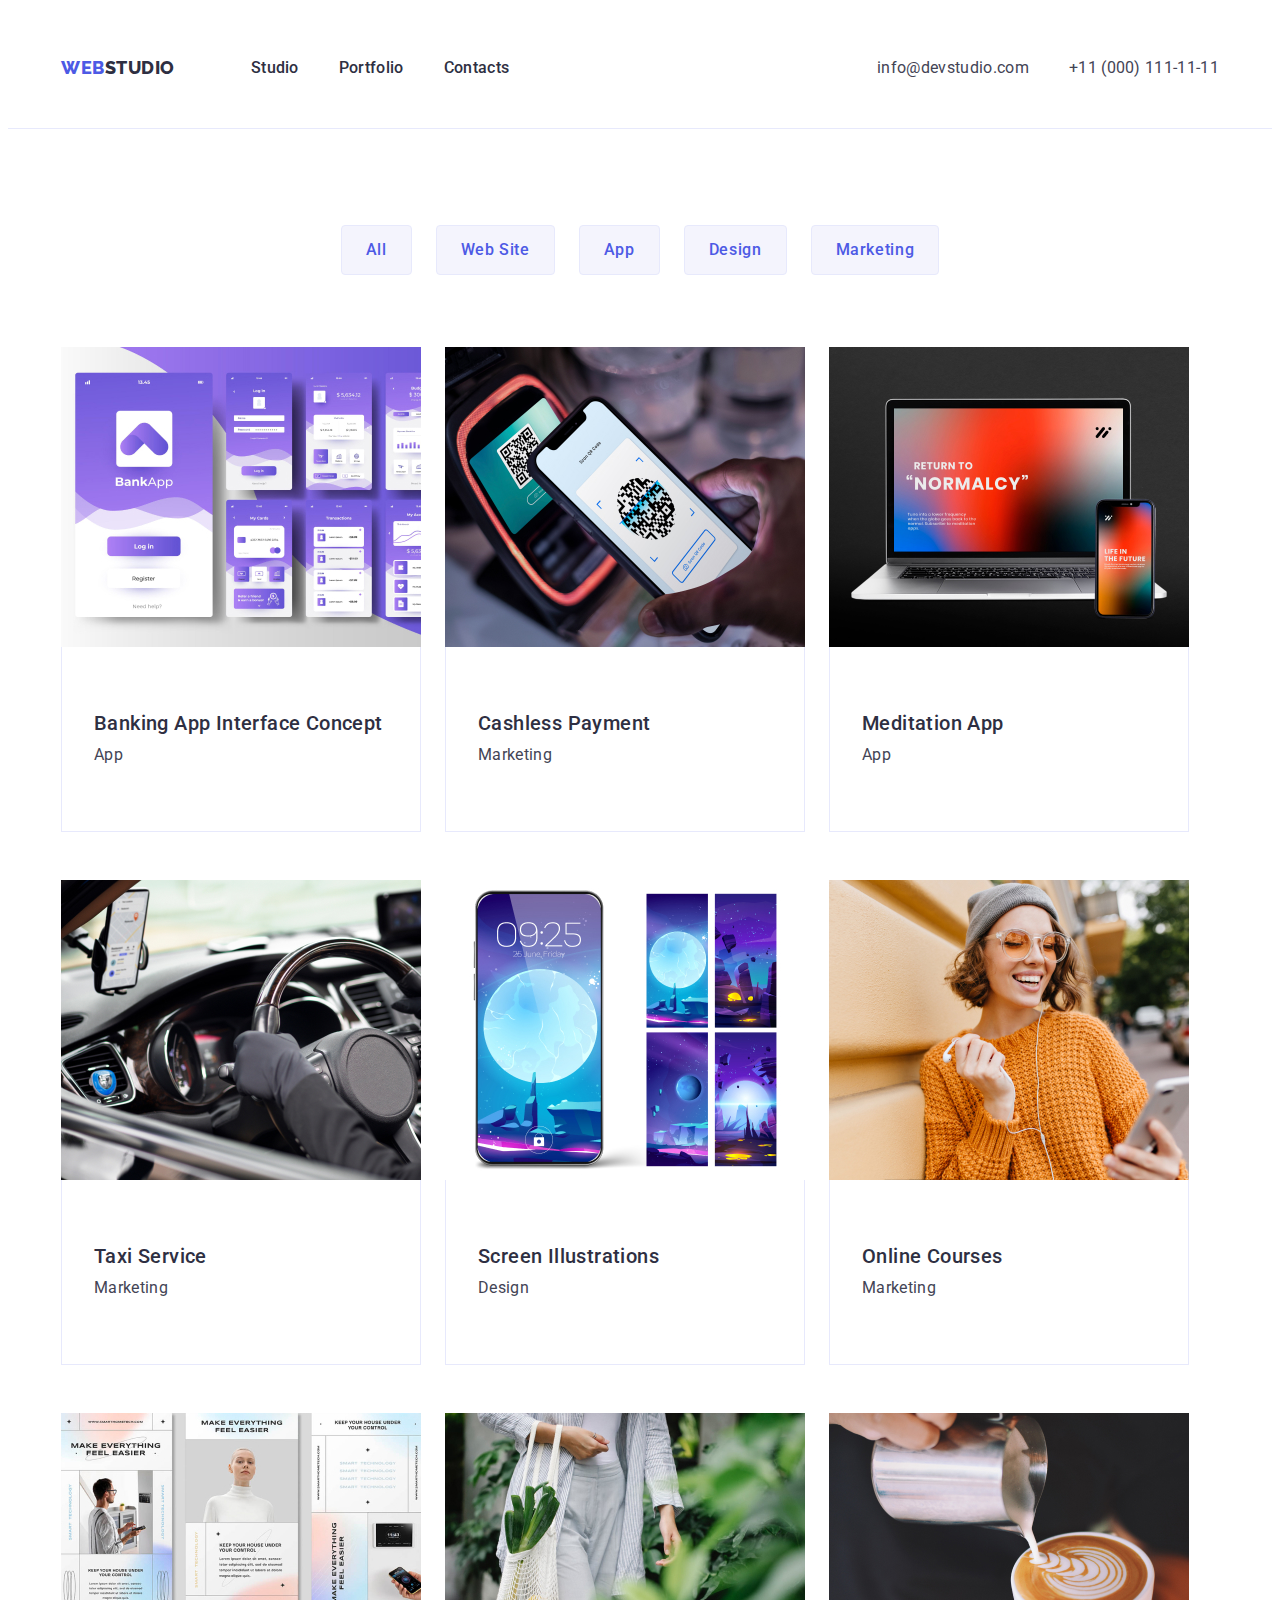
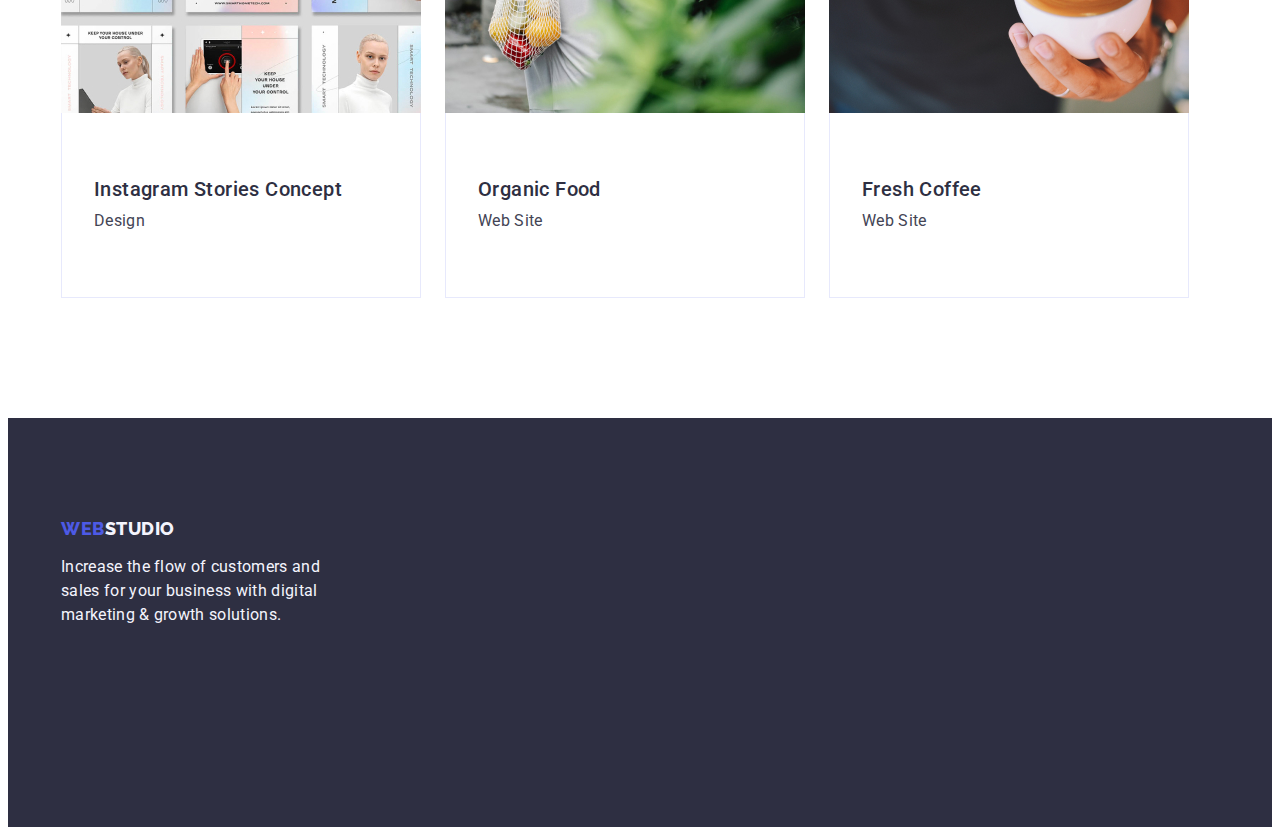
==== portfolio.html @ beee1a94 "hw-4" ====
<!DOCTYPE html>
<html lang="en">
  <head>
    <meta charset="UTF-8" />
    <meta http-equiv="X-UA-Compatible" content="IE=edge" />
    <meta name="viewport" content="width=device-width, initial-scale=1.0" />
    <link rel="preconnect" href="https://fonts.googleapis.com" />
    <link rel="preconnect" href="https://fonts.gstatic.com" crossorigin />
    <link
      href="https://fonts.googleapis.com/css2?family=Raleway:wght@800&family=Roboto:wght@400;500;700;900&display=swap"
      rel="stylesheet"
    />
    <title>Portfolio</title>
    <link
      rel="stylesheet"
      href="https://cdnjs.cloudflare.com/ajax/libs/modern-normalize/2.0.0/modern-normalize.min.css"
      integrity="sha512-4xo8blKMVCiXpTaLzQSLSw3KFOVPWhm/TRtuPVc4WG6kUgjH6J03IBuG7JZPkcWMxJ5huwaBpOpnwYElP/m6wg=="
      crossorigin="anonymous"
      referrerpolicy="no-referrer"
    />
    <link rel="stylesheet" href="./css/styles.css" />
  </head>
  <body>
    <header class="header">
      <div class="container header-container">
        <nav class="header-navigation">
          <a class="header-logo span link" href="./index.html"
            >Web<span class="span">Studio</span>
          </a>
          <ul class="header-menu list">
            <li class="header-menu-item">
              <a class="header-menu link" href="./index.html">Studio</a>
            </li>
            <li class="header-menu-item">
              <a class="header-menu link" href="./portfolio.html">Portfolio</a>
            </li>
            <li class="header-menu-item">
              <a class="header-menu link" href="">Contacts</a>
            </li>
          </ul>
        </nav>
        <address class="address">
          <ul class="address-menu list">
            <li class="address-item">
              <a class="address-link link" href="mailto:info@devstudio.com"
                >info@devstudio.com</a
              >
            </li>
            <li class="address-item">
              <a class="address-link link" href="tel:+110001111111"
                >+11 (000) 111-11-11</a
              >
            </li>
          </ul>
        </address>
      </div>
    </header>
    <main>
      <section class="projects">
        <div class="container">
          <h1 class="visually-hidden">Projects</h1>
          <ul class="button button-container list">
            <li><button class="button-item" type="button">All</button></li>
            <li><button class="button-item" type="button">Web Site</button></li>
            <li><button class="button-item" type="button">App</button></li>
            <li><button class="button-item" type="button">Design</button></li>
            <li>
              <button class="button-item" type="button">Marketing</button>
            </li>
          </ul>

          <ul class="cards list">
            <li class="cards-list">
              <a class="cards-item link" href="">
                <img
                  src="./images/app-interface.jpg"
                  alt="Banking app interface"
                  width="360"
                  height="300"
                />
                <div class="cards-content">
                  <h2 class="cards-title">Banking App Interface Concept</h2>
                  <p class="cards-text">App</p>
                </div>
              </a>
            </li>
            <li class="cards-list">
              <a class="cards-item link" href="">
                <img
                  src="./images/payment.jpg"
                  alt="Cashless payment"
                  width="360"
                  height="300"
                />
                <div class="cards-content">
                  <h2 class="cards-title">Cashless Payment</h2>
                  <p class="cards-text">Marketing</p>
                </div>
              </a>
            </li>
            <li class="cards-list">
              <a class="cards-item link" href="">
                <img
                  src="./images/meditation-app.jpg"
                  alt="Meditation"
                  width="360"
                  height="300"
                />
                <div class="cards-content">
                  <h2 class="cards-title">Meditation App</h2>
                  <p class="cards-text">App</p>
                </div>
              </a>
            </li>

            <li class="cards-list">
              <a class="cards-item link" href="">
                <img
                  src="./images/taxi.jpg"
                  alt="Taxi"
                  width="360"
                  height="300"
                />
                <div class="cards-content">
                  <h2 class="cards-title">Taxi Service</h2>
                  <p class="cards-text">Marketing</p>
                </div>
              </a>
            </li>
            <li class="cards-list">
              <a class="cards-item link" href="">
                <img
                  src="./images/screen.jpg"
                  alt="Screen"
                  width="360"
                  height="300"
                />
                <div class="cards-content">
                  <h2 class="cards-title">Screen Illustrations</h2>
                  <p class="cards-text">Design</p>
                </div>
              </a>
            </li>
            <li class="cards-list">
              <a class="cards-item link" href="">
                <img
                  src="./images/online-courses.jpg"
                  alt="Online courses"
                  width="360"
                  height="300"
                />
                <div class="cards-content">
                  <h2 class="cards-title">Online Courses</h2>
                  <p class="cards-text">Marketing</p>
                </div>
              </a>
            </li>

            <li class="cards-list">
              <a class="cards-item link" href="">
                <img
                  src="./images/stories-concept.jpg"
                  alt="Stories"
                  width="360"
                  height="300"
                />
                <div class="cards-content">
                  <h2 class="cards-title">Instagram Stories Concept</h2>
                  <p class="cards-text">Design</p>
                </div>
              </a>
            </li>
            <li class="cards-list">
              <a class="cards-item link" href="">
                <img
                  src="./images/food.jpg"
                  alt="Organic food"
                  width="360"
                  height="300"
                />
                <div class="cards-content">
                  <h2 class="cards-title">Organic Food</h2>
                  <p class="cards-text">Web Site</p>
                </div>
              </a>
            </li>
            <li class="cards-list">
              <a class="cards-item link" href="">
                <img
                  src="./images/coffee.jpg"
                  alt="Cup of coffee"
                  width="360"
                  height="300"
                />
                <div class="cards-content">
                  <h2 class="cards-title">Fresh Coffee</h2>
                  <p class="cards-text">Web Site</p>
                </div>
              </a>
            </li>
          </ul>
        </div>
      </section>
    </main>
    <footer class="footer">
      <div class="container footer-container">
        <a class="footer-logo span link" href="./index.html"
          >Web<span class="span">Studio</span></a
        >
        <p class="footer-text">
          Increase the flow of customers and sales for your business with
          digital marketing & growth solutions.
        </p>
      </div>
    </footer>
  </body>
</html>
---- css/styles.css ----
:root{
    --title-color: #2E2F42;
    --main-color: #FFFFFF;
    --logo-color:   #4d5ae5;
    --text-color: #434455;
}

body{
    font-family: 'Roboto', sans-serif;
    color: #434455;
    background-color: #FFFFFF;
}

p, h1,h2,h3,h4,h5,h6{
    margin-top: 0;
    margin-bottom: 0;
}

ul{
     margin-top: 0;
    margin-bottom: 0;
    padding-left: 0;
}

img{
    display: block;
    max-width: 100% ;
    height: auto;
}

.list{
    list-style-type: none;
   
}

.link{
    text-decoration: none;
    
}

.visually-hidden {
    position: absolute;
    width: 1px;
    height: 1px;
    margin: -1px;
    border: 0;
    padding: 0;
    white-space: nowrap;
    clip-path: inset(100%);
    clip: rect(0 0 0 0);
    overflow: hidden;
}

.container{
    width: 100%;
    max-width: 1158px;
    padding-left: 15px;
    padding-right: 15px;
    margin: 0 auto;
}

/*------HEADER-------*/

.header{
    
    border-bottom: 1px solid #e7e9fc;
    
}



.header-navigation{
    display: flex;
    align-items: center;
    
   
}

.header-logo {

    font-family: 'Raleway', sans-serif;
    font-weight: 800;
    font-size: 18px;
    line-height: 1.17;
    letter-spacing: 0.03em;
    color: var(--logo-color);
    text-transform: uppercase;
    margin-right: 76px;

    
}

.header-logo span {
     
    color: #2E2F42;
}

.header-container{
    display: flex;
    align-items: center;
    justify-content: space-between;
  
}
    

.header-menu{
    display: flex;
    font-weight: 500;
    font-size: 16px;
    line-height: 1.5;
    letter-spacing: 0.02em;
    color: #2E2F42;
    text-decoration: none;
    padding-top: 24px;
    padding-bottom: 24px;
    gap:40px;
    
    
    
}

.header-menu:hover,
.header-menu:focus{
    color: #404BBF;
}

.address{
    font-style: normal;
    display: flex;
    flex-shrink: 0;
   
    
}

.address-menu {
   display: flex;
   gap:40px;
   
 
}

.address-link{
  
    font-size: 16px;
    line-height: 1.5;
    letter-spacing: 0.02em;
    color: #434455;
}
    

.address-link:hover,
.address-link:focus{

    color: #404BBF
}

/**------HERO------*/

.hero{
    background-color: #2E2F42;
    padding:188px 0px;
}

.hero-container{
    display: flex;
    flex-direction: column;
    padding: 0 316px;
    
}
    
.hero-title{
    font-weight: 700;
    font-size: 56px;
    line-height: 1.07;
    letter-spacing: 0.02em;
    color: #FFFFFF;
    text-align: center;
    max-width: 496px;
    padding-bottom: 48px;
}


.hero-button{
    
    font-family: inherit;
    font-weight: 500;
    font-size: 16px;
    line-height: 1.5;
    letter-spacing: 0.04em;
    color: #FFFFFF;
    background-color: #4D5AE5;
    cursor: pointer;
    min-width: 169px;
    height: 56px;
    border-radius: 4px;
    border: none;
    box-shadow: 0px 4px 4px rgba(0, 0, 0, 0.15);
    padding: 16px 32px;
    margin: auto;
}

.hero-button:hover,
.hero-button:focus{
    background-color: #404BBF;
}

/*?------About us------*/

.features{
    padding: 120px 0;
    
}

.features-menu{
    display:flex;
    gap: 24px;
}

.features-subtitle {
    font-weight: 500;
    font-size: 20px;
    line-height: 1.2;
    letter-spacing: 0.02em;
    color: #2E2F42;
    margin-bottom: 8px;
}

.features-item{
    width: calc(( 100% - ( 24px * 3 ) / 4 ));
    gap: 24px;
}

.features-item-text {
    
    font-size: 16px;
    line-height: 1.5;
    letter-spacing: 0.02em;
    color: #434455;
}

/*-------What are we doing---------*/


.work{
    padding-top: 120px;
    padding-bottom: 120px;
}
.work-subtitle{
    font-weight: 700;
    font-size: 36px;
    line-height: 1.11;
    letter-spacing: 0.02em;
    text-transform: capitalize;
    text-align: center;
    color: var(--title-color);
    margin-bottom: 72px;
}
.work-menu{
    display: flex;
    gap: 24px;
    
}
.work-item{
    width: calc((100% - 48px / 3));
  
}

/*?-------Team-------*/

.team{

    background-color: #F4F4FD;
    height: 732px;
    padding: 120px 0;
    
    
}

.team-menu{

   display: flex;
    gap: 24px;
    border-radius: 0px 0px 4px 4px;
}

.team-item{

    background-color: #FFFFFF;
    width: calc((100% - 72px ) / 4 );
    gap: 24px;
    border-radius: 0px 0px 4px 4px;
    
}

.team-subtitle{

    font-weight: 700;
    font-size: 36px;
    line-height: 1.11;
    letter-spacing: 0.02em;
    text-transform: capitalize;
    text-align: center;
    color: var(--title-color);
    padding-top: 120px;
    margin-bottom: 72px;
     
}

.team-member{

    font-weight: 500;
    font-size: 20px;
    line-height: 1.2;
    letter-spacing: 0.02em;
    color: #2E2F42;
    text-align: center;
    margin-bottom: 8px;
    
}

.team-member-position{

    font-size: 16px;
    line-height: 1.5;
    letter-spacing: 0.02em;
    color: #434455;
    text-align: center;
   
}

.name-position{
    padding: 32px 16px;
}


/*-------Footer-------*/

.footer {

    background-color: #2E2F42;
    padding: 100px 0;
}

.footer-logo{
    display: inline-block;
    margin-bottom: 16px;
    font-family: 'Raleway', sans-serif;
    font-weight: 800;
    font-size: 18px;
    line-height: 1.17;
    letter-spacing: 0.03em;
    color: var(--logo-color);
    text-transform: uppercase;
       
}



.footer-logo span{
    color: #F4F4FD;
}

.footer-text{
    font-size: 16px;
    line-height: 1.5;
    letter-spacing: 0.02em;
    color: #F4F4FD;
    
    padding-bottom: 100px;
    width: 264px;
}



/*---------------PORTFOLIO---------------*/

.projects{
    padding-top: 96px;
    padding-bottom: 120px;
}

.button-container {
    list-style-type: none;
    display: flex;
    gap: 24px;
    justify-content: center;
    margin-bottom: 72px;

}


.button-item{
    font-family: 'Roboto',sans-serif;
    font-weight: 500;
    font-size: 16px;
    line-height: 1.5;
    letter-spacing: 0.04em;
    color: #4D5AE5;
    background: #F4F4FD;
    cursor: pointer;
    border-radius: 4px;
    border: 1px solid #E7E9FC;
    padding: 12px 24px;
}

.button-item:hover,
.button-item:focus{
    color: #FFFFFF;
    background-color: #404BBF;
    border: 1px solid transparent;
}

.cards{
    display: flex;
    flex-wrap: wrap;
    align-content: center;
    gap: 48px 24px;
    
        
}
.cards-content{
    padding: 32px 16px;
    border: 1px solid #e7e9fc;
    border-top: none;
    
}


.cards-title{
    padding-top: 32px; 
    padding-left: 16px;
    margin-bottom: 8px;
    font-weight: 500;
    font-size: 20px;
    line-height: 1.2;
    letter-spacing: 0.02em;
    color: var(--title-color)
    
       
}

.cards-text{
    font-size: 16px;
    line-height: 1.5;
    letter-spacing: 0.02em;
    color: var(--text-color);
    padding-left: 16px;
    padding-bottom: 32px;
    
}

.cards-item{
    text-decoration: none;
    width: calc(100% - (24px * 2) / 3)
    
}
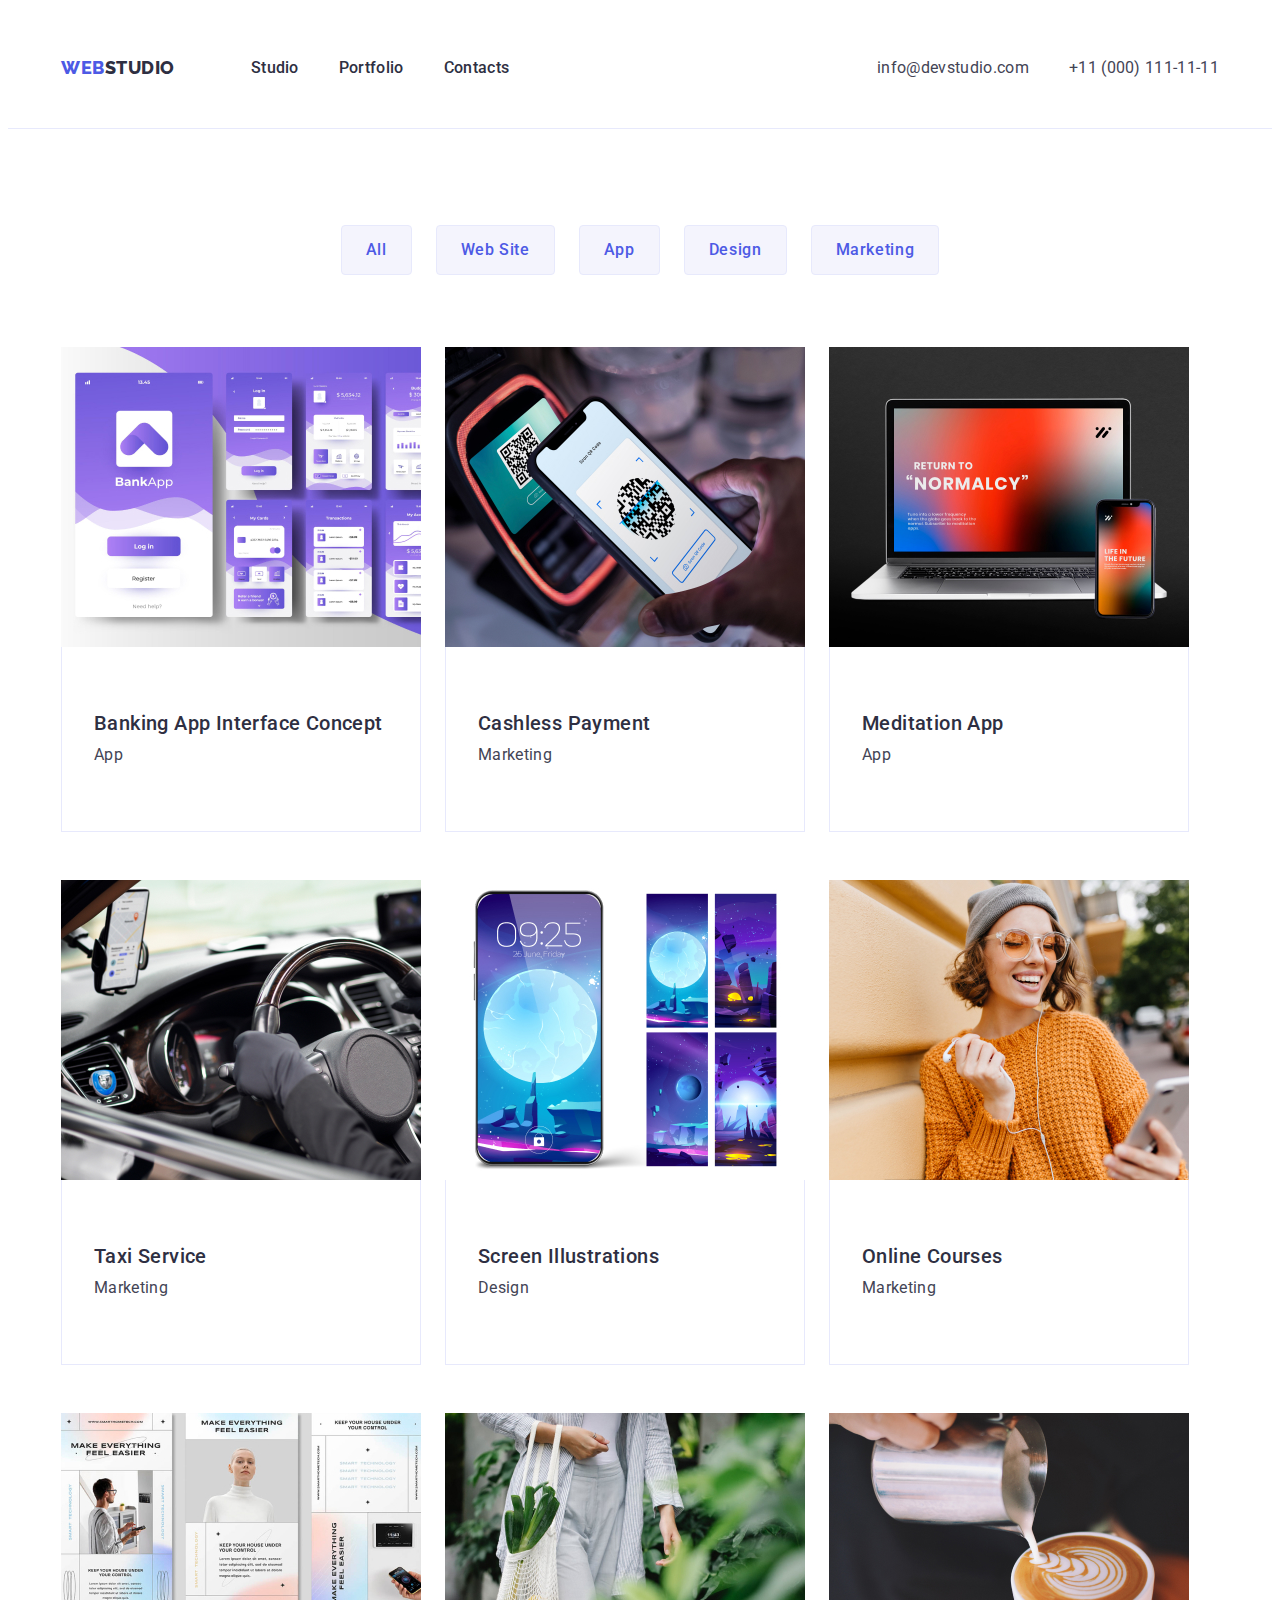
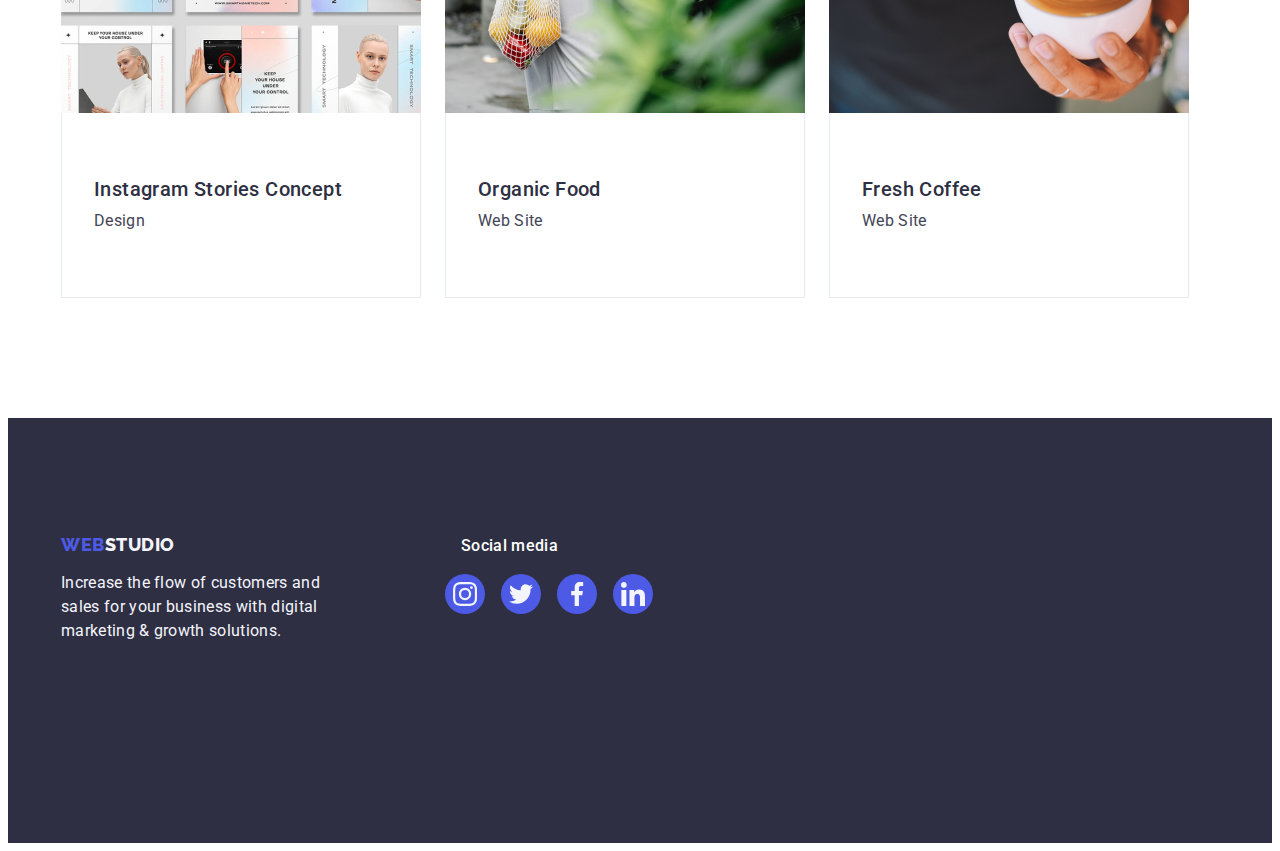
==== commit 2d89c22b: "hw4" ====
--- a/portfolio.html
+++ b/portfolio.html
@@ -72,12 +72,21 @@
           <ul class="cards list">
             <li class="cards-list">
               <a class="cards-item link" href="">
-                <img
-                  src="./images/app-interface.jpg"
-                  alt="Banking app interface"
-                  width="360"
-                  height="300"
-                />
+                <div class="overlay">
+                  <img
+                    src="./images/app-interface.jpg"
+                    alt="Banking app interface"
+                    width="360"
+                    height="300"
+                  />
+                  <div class="products-cover-bloc">
+                    <p class="products-cover-text">
+                      14 Stylish and User-Friendly App Design Concepts · Task
+                      Manager App · Calorie Tracker App · Exotic Fruit Ecommerce
+                      App · Cloud Storage App
+                    </p>
+                  </div>
+                </div>
                 <div class="cards-content">
                   <h2 class="cards-title">Banking App Interface Concept</h2>
                   <p class="cards-text">App</p>
@@ -86,12 +95,21 @@
             </li>
             <li class="cards-list">
               <a class="cards-item link" href="">
-                <img
-                  src="./images/payment.jpg"
-                  alt="Cashless payment"
-                  width="360"
-                  height="300"
-                />
+                <div class="overlay">
+                  <img
+                    src="./images/payment.jpg"
+                    alt="Cashless payment"
+                    width="360"
+                    height="300"
+                  />
+                  <div class="products-cover-bloc">
+                    <p class="products-cover-text">
+                      14 Stylish and User-Friendly App Design Concepts · Task
+                      Manager App · Calorie Tracker App · Exotic Fruit Ecommerce
+                      App · Cloud Storage App
+                    </p>
+                  </div>
+                </div>
                 <div class="cards-content">
                   <h2 class="cards-title">Cashless Payment</h2>
                   <p class="cards-text">Marketing</p>
@@ -100,12 +118,21 @@
             </li>
             <li class="cards-list">
               <a class="cards-item link" href="">
-                <img
-                  src="./images/meditation-app.jpg"
-                  alt="Meditation"
-                  width="360"
-                  height="300"
-                />
+                <div class="overlay">
+                  <img
+                    src="./images/meditation-app.jpg"
+                    alt="Meditation"
+                    width="360"
+                    height="300"
+                  />
+                  <div class="products-cover-bloc">
+                    <p class="products-cover-text">
+                      14 Stylish and User-Friendly App Design Concepts · Task
+                      Manager App · Calorie Tracker App · Exotic Fruit Ecommerce
+                      App · Cloud Storage App
+                    </p>
+                  </div>
+                </div>
                 <div class="cards-content">
                   <h2 class="cards-title">Meditation App</h2>
                   <p class="cards-text">App</p>
@@ -115,12 +142,21 @@
 
             <li class="cards-list">
               <a class="cards-item link" href="">
-                <img
-                  src="./images/taxi.jpg"
-                  alt="Taxi"
-                  width="360"
-                  height="300"
-                />
+                <div class="overlay">
+                  <img
+                    src="./images/taxi.jpg"
+                    alt="Taxi"
+                    width="360"
+                    height="300"
+                  />
+                  <div class="products-cover-bloc">
+                    <p class="products-cover-text">
+                      14 Stylish and User-Friendly App Design Concepts · Task
+                      Manager App · Calorie Tracker App · Exotic Fruit Ecommerce
+                      App · Cloud Storage App
+                    </p>
+                  </div>
+                </div>
                 <div class="cards-content">
                   <h2 class="cards-title">Taxi Service</h2>
                   <p class="cards-text">Marketing</p>
@@ -129,12 +165,21 @@
             </li>
             <li class="cards-list">
               <a class="cards-item link" href="">
-                <img
-                  src="./images/screen.jpg"
-                  alt="Screen"
-                  width="360"
-                  height="300"
-                />
+                <div class="overlay">
+                  <img
+                    src="./images/screen.jpg"
+                    alt="Screen"
+                    width="360"
+                    height="300"
+                  />
+                  <div class="products-cover-bloc">
+                    <p class="products-cover-text">
+                      14 Stylish and User-Friendly App Design Concepts · Task
+                      Manager App · Calorie Tracker App · Exotic Fruit Ecommerce
+                      App · Cloud Storage App
+                    </p>
+                  </div>
+                </div>
                 <div class="cards-content">
                   <h2 class="cards-title">Screen Illustrations</h2>
                   <p class="cards-text">Design</p>
@@ -143,12 +188,21 @@
             </li>
             <li class="cards-list">
               <a class="cards-item link" href="">
-                <img
-                  src="./images/online-courses.jpg"
-                  alt="Online courses"
-                  width="360"
-                  height="300"
-                />
+                <div class="overlay">
+                  <img
+                    src="./images/online-courses.jpg"
+                    alt="Online courses"
+                    width="360"
+                    height="300"
+                  />
+                  <div class="products-cover-bloc">
+                    <p class="products-cover-text">
+                      14 Stylish and User-Friendly App Design Concepts · Task
+                      Manager App · Calorie Tracker App · Exotic Fruit Ecommerce
+                      App · Cloud Storage App
+                    </p>
+                  </div>
+                </div>
                 <div class="cards-content">
                   <h2 class="cards-title">Online Courses</h2>
                   <p class="cards-text">Marketing</p>
@@ -158,12 +212,21 @@
 
             <li class="cards-list">
               <a class="cards-item link" href="">
-                <img
-                  src="./images/stories-concept.jpg"
-                  alt="Stories"
-                  width="360"
-                  height="300"
-                />
+                <div class="overlay">
+                  <img
+                    src="./images/stories-concept.jpg"
+                    alt="Stories"
+                    width="360"
+                    height="300"
+                  />
+                  <div class="products-cover-bloc">
+                    <p class="products-cover-text">
+                      14 Stylish and User-Friendly App Design Concepts · Task
+                      Manager App · Calorie Tracker App · Exotic Fruit Ecommerce
+                      App · Cloud Storage App
+                    </p>
+                  </div>
+                </div>
                 <div class="cards-content">
                   <h2 class="cards-title">Instagram Stories Concept</h2>
                   <p class="cards-text">Design</p>
@@ -172,12 +235,21 @@
             </li>
             <li class="cards-list">
               <a class="cards-item link" href="">
-                <img
-                  src="./images/food.jpg"
-                  alt="Organic food"
-                  width="360"
-                  height="300"
-                />
+                <div class="overlay">
+                  <img
+                    src="./images/food.jpg"
+                    alt="Organic food"
+                    width="360"
+                    height="300"
+                  />
+                  <div class="products-cover-bloc">
+                    <p class="products-cover-text">
+                      14 Stylish and User-Friendly App Design Concepts · Task
+                      Manager App · Calorie Tracker App · Exotic Fruit Ecommerce
+                      App · Cloud Storage App
+                    </p>
+                  </div>
+                </div>
                 <div class="cards-content">
                   <h2 class="cards-title">Organic Food</h2>
                   <p class="cards-text">Web Site</p>
@@ -186,12 +258,21 @@
             </li>
             <li class="cards-list">
               <a class="cards-item link" href="">
-                <img
-                  src="./images/coffee.jpg"
-                  alt="Cup of coffee"
-                  width="360"
-                  height="300"
-                />
+                <div class="overlay">
+                  <img
+                    src="./images/coffee.jpg"
+                    alt="Cup of coffee"
+                    width="360"
+                    height="300"
+                  />
+                  <div class="products-cover-bloc">
+                    <p class="products-cover-text">
+                      14 Stylish and User-Friendly App Design Concepts · Task
+                      Manager App · Calorie Tracker App · Exotic Fruit Ecommerce
+                      App · Cloud Storage App
+                    </p>
+                  </div>
+                </div>
                 <div class="cards-content">
                   <h2 class="cards-title">Fresh Coffee</h2>
                   <p class="cards-text">Web Site</p>
@@ -204,13 +285,68 @@
     </main>
     <footer class="footer">
       <div class="container footer-container">
-        <a class="footer-logo span link" href="./index.html"
-          >Web<span class="span">Studio</span></a
-        >
-        <p class="footer-text">
-          Increase the flow of customers and sales for your business with
-          digital marketing & growth solutions.
-        </p>
+        <div class="footer-logo-text">
+          <a class="footer-logo span link" href="./index.html"
+            >Web<span class="span">Studio</span></a
+          >
+          <p class="footer-text">
+            Increase the flow of customers and sales for your business with
+            digital marketing & growth solutions.
+          </p>
+        </div>
+        <div class="footer-social">
+          <p class="social-text">Social media</p>
+          <ul class="footer-social-list list">
+            <li class="footer-social-item">
+              <a
+                class="footer-social-link"
+                href=""
+                target="_blank"
+                rel="no-referrer noopener"
+              >
+                <svg class="footer-soc-icon" width="24" height="24">
+                  <use href="./images/icons-svg.svg#icon-instagram-2"></use>
+                </svg>
+              </a>
+            </li>
+            <li class="footer-social-item">
+              <a
+                class="footer-social-link"
+                href=""
+                target="_blank"
+                rel="no-referrer noopener"
+              >
+                <svg class="footer-soc-icon" width="24" height="24">
+                  <use href="./images/icons-svg.svg#icon-twitter-1"></use>
+                </svg>
+              </a>
+            </li>
+            <li class="footer-social-item">
+              <a
+                class="footer-social-link"
+                href=""
+                target="_blank"
+                rel="no-referrer noopener"
+              >
+                <svg class="footer-soc-icon" width="24" height="24">
+                  <use href="./images/icons-svg.svg#icon-facebook-1"></use>
+                </svg>
+              </a>
+            </li>
+            <li class="footer-social-item">
+              <a
+                class="footer-social-link"
+                href=""
+                target="_blank"
+                rel="no-referrer noopener"
+              >
+                <svg class="footer-soc-icon" width="24" height="24">
+                  <use href="./images/icons-svg.svg#icon-linkedin-1"></use>
+                </svg>
+              </a>
+            </li>
+          </ul>
+        </div>
       </div>
     </footer>
   </body>
--- a/css/styles.css
+++ b/css/styles.css
@@ -114,6 +114,7 @@
     padding-top: 24px;
     padding-bottom: 24px;
     gap:40px;
+    transition: color 250ms cubic-bezier(0.4, 0, 0.2, 1);
     
     
     
@@ -135,6 +136,7 @@
 .address-menu {
    display: flex;
    gap:40px;
+  transition: color 250ms cubic-bezier(0.4, 0, 0.2, 1);
    
  
 }
@@ -157,14 +159,24 @@
 /**------HERO------*/
 
 .hero{
+   
+    padding:188px 0px;
+    background-image: linear-gradient(to bottom, rgba(46, 47, 66, 0.7)100%,
+    rgba(46, 47, 66, 0.7)100%),
+    url(../images/people-office\ 1.jpg);
+    background-repeat: no-repeat;
+    background-position: center;
+    background-size: cover;
     background-color: #2E2F42;
-    padding:188px 0px;
+
+    
 }
 
 .hero-container{
     display: flex;
     flex-direction: column;
     padding: 0 316px;
+    
     
 }
     
@@ -197,18 +209,20 @@
     box-shadow: 0px 4px 4px rgba(0, 0, 0, 0.15);
     padding: 16px 32px;
     margin: auto;
+    transition: color 250ms cubic-bezier(0.4, 0, 0.2, 1);
 }
 
 .hero-button:hover,
 .hero-button:focus{
     background-color: #404BBF;
+    box-shadow: 0px 1px 6px rgba(46, 47, 66, 0.08), 0px 1px 1px rgba(46, 47, 66, 0.16), 0px 2px 1px rgba(46, 47, 66, 0.08);
+    
 }
 
 /*?------About us------*/
 
 .features{
     padding: 120px 0;
-    
 }
 
 .features-menu{
@@ -238,11 +252,19 @@
     color: #434455;
 }
 
+.features-icon{
+    background: #F4F4FD;
+    border-radius: 4px;
+    width: 264px;
+    height: 112px;
+    padding: 24px 100px;
+}
+
 /*-------What are we doing---------*/
 
 
 .work{
-    padding-top: 120px;
+    padding-top: 0;
     padding-bottom: 120px;
 }
 .work-subtitle{
@@ -270,10 +292,8 @@
 .team{
 
     background-color: #F4F4FD;
-    height: 732px;
     padding: 120px 0;
-    
-    
+  
 }
 
 .team-menu{
@@ -289,6 +309,7 @@
     width: calc((100% - 72px ) / 4 );
     gap: 24px;
     border-radius: 0px 0px 4px 4px;
+    box-shadow: 0px 1px 6px rgba(46, 47, 66, 0.08), 0px 1px 1px rgba(46, 47, 66, 0.16), 0px 2px 1px rgba(46, 47, 66, 0.08);
     
 }
 
@@ -301,7 +322,7 @@
     text-transform: capitalize;
     text-align: center;
     color: var(--title-color);
-    padding-top: 120px;
+    
     margin-bottom: 72px;
      
 }
@@ -333,6 +354,81 @@
 }
 
 
+.member-icon-list{
+    display: flex;
+    flex-direction: row;
+    width: 232px;
+    height: 40px;
+    gap:24px;
+    margin-top:8px;
+    
+}
+.member-icon-link{
+    display: flex;
+   width: 40px;
+    height: 40px;
+    background-color: #4D5AE5;
+    border-radius: 50%;
+    gap:24px;
+    padding:12px;
+    transition: color 250ms cubic-bezier(0.4, 0, 0.2, 1);
+
+}
+
+.member-icon-link:hover,
+.member-icon-link:focus{
+    background-color: #404BBF;
+}
+   
+.customers-title{
+    font-weight: 700;
+    font-size: 36px;
+    line-height: 1.11;
+    text-align: center;
+    letter-spacing: 0.02em;
+    text-transform: capitalize;
+    color: var(--title-color);
+    text-align: center;
+    margin-top:120px;
+    margin-bottom: 72px;
+    
+}
+.customers-list{
+    display: flex;
+    width: calc(100% - (24px*5)/6);
+    gap: 24px;
+    padding-bottom: 120px;
+    
+}
+
+.customers-item{
+    border: 1px solid #8E8F99;
+    border-radius: 4px;
+    width: calc(100% - (24px * 5) / 6);
+    height: 88px;
+    padding: 16px 32px;
+ 
+}
+
+.customers-item:hover{
+    color: #404BBF;
+    border: 1px solid #404BBF;
+}
+
+.customers-link{
+    color: #8E8F99;
+    
+}
+
+.customers-link:hover,
+.customers-link:focus{
+   color: #404BBF;
+}
+
+.customers-icon{
+    fill: currentColor;
+}
+
 /*-------Footer-------*/
 
 .footer {
@@ -340,8 +436,12 @@
     background-color: #2E2F42;
     padding: 100px 0;
 }
-
+.footer-container{
+    display: flex;
+    align-items: baseline; 
+}
 .footer-logo{
+    
     display: inline-block;
     margin-bottom: 16px;
     font-family: 'Raleway', sans-serif;
@@ -354,20 +454,56 @@
        
 }
 
-
-
 .footer-logo span{
     color: #F4F4FD;
 }
 
+.footer-logo-text{
+    margin-right: 120px;
+}
 .footer-text{
+    
     font-size: 16px;
     line-height: 1.5;
     letter-spacing: 0.02em;
     color: #F4F4FD;
-    
     padding-bottom: 100px;
     width: 264px;
+}
+
+
+.social-text{
+    
+    font-weight: 500;
+    font-size: 16px;
+    line-height: 1.5;
+    letter-spacing: 0.02em;
+    color: #FFFFFF;
+    padding: 16px;
+  
+}
+
+.footer-social-list{
+    display: flex;
+    flex-direction: row;
+    gap: 16px;
+}
+
+.footer-social-link{
+    display: flex;
+    width: 40px;
+    height: 40px;
+    background-color: #4D5AE5;
+    border-radius: 50%;
+    align-items: center;
+    justify-content: center;
+    transition: background-color 250ms cubic-bezier(0.4, 0, 0.2, 1);
+
+}
+
+.footer-social-link:hover,
+.footer-social-link:focus{
+background-color:#31ddaa;
 }
 
 
@@ -450,9 +586,97 @@
 }
 
 .cards-item{
+    
     text-decoration: none;
     width: calc(100% - (24px * 2) / 3)
     
-}
-
-
+    
+    
+}
+
+.cards-content:hover{
+    border: 1px solid #F4F4FD;
+    box-shadow: 0px 1px 6px rgba(46, 47, 66, 0.08), 0px 1px 1px rgba(46, 47, 66, 0.16), 0px 2px 1px rgba(46, 47, 66, 0.08);
+}
+
+
+.products-cover-text{
+    font-weight: 400;
+    font-size: 16px;
+    line-height: 1.5;
+    letter-spacing: 0.02em;
+    color: #F4F4FD;
+    width: 360px;
+    height: 300px;
+    padding: 40px 32px 164px;
+   
+    
+}
+
+.overlay{
+    position: relative;
+    overflow: hidden;
+   
+}
+
+.products-cover-bloc{
+    background-color: #4D5AE5;
+    position: absolute;
+    top: 0;
+    left: 0;
+    height: 100%;
+    transform: translateY(100%);
+    transition: transform 250ms cubic-bezier(0.4, 0, 0.2, 1);
+
+}
+
+.overlay:hover .products-cover-bloc{
+    transform: translate(0);
+}
+
+.backdrop{
+    position:fixed;
+    top: 0;
+    width: 100vw;
+    height: 100vh;
+   background-color: rgba(46, 47, 66, 0.4);
+   transition: opasity 250ms cubic-bezier(0.4, 0, 0.2, 1), visibility 250ms cubic-bezier(0.4, 0, 0.2, 1);
+
+}
+
+.modal{
+    position: absolute;
+    top: 50%;
+    left: 50%;
+    transform: translate(-50%, -50%) scaleY(1);
+    transition: transform 250ms cubic-bezier(0.4, 0, 0.2, 1);
+    width: 408px;
+    min-height: 584px;
+    background-color: #FCFCFC;
+    box-shadow: 0px 1px 1px rgba(0, 0, 0, 0.14), 0px 1px 3px rgba(0, 0, 0, 0.12), 0px 2px 1px rgba(0, 0, 0, 0.2);
+    border-radius: 4px;
+}
+
+.modal-btn{
+    position: absolute;
+    top: 24px;
+    right:24px;
+    width: 8px;
+    height: 8px;
+    background-color: transparent;
+    border: none;
+    border-radius: 50%;
+    cursor: pointer;
+  
+}
+
+.is-hidden{
+visibility: hidden;
+opacity: 0;
+pointer-events: none;
+}
+
+.backdrop.is-hidden .modal{
+    transform: translate(-50%, -50%) scaleY(0);
+}
+
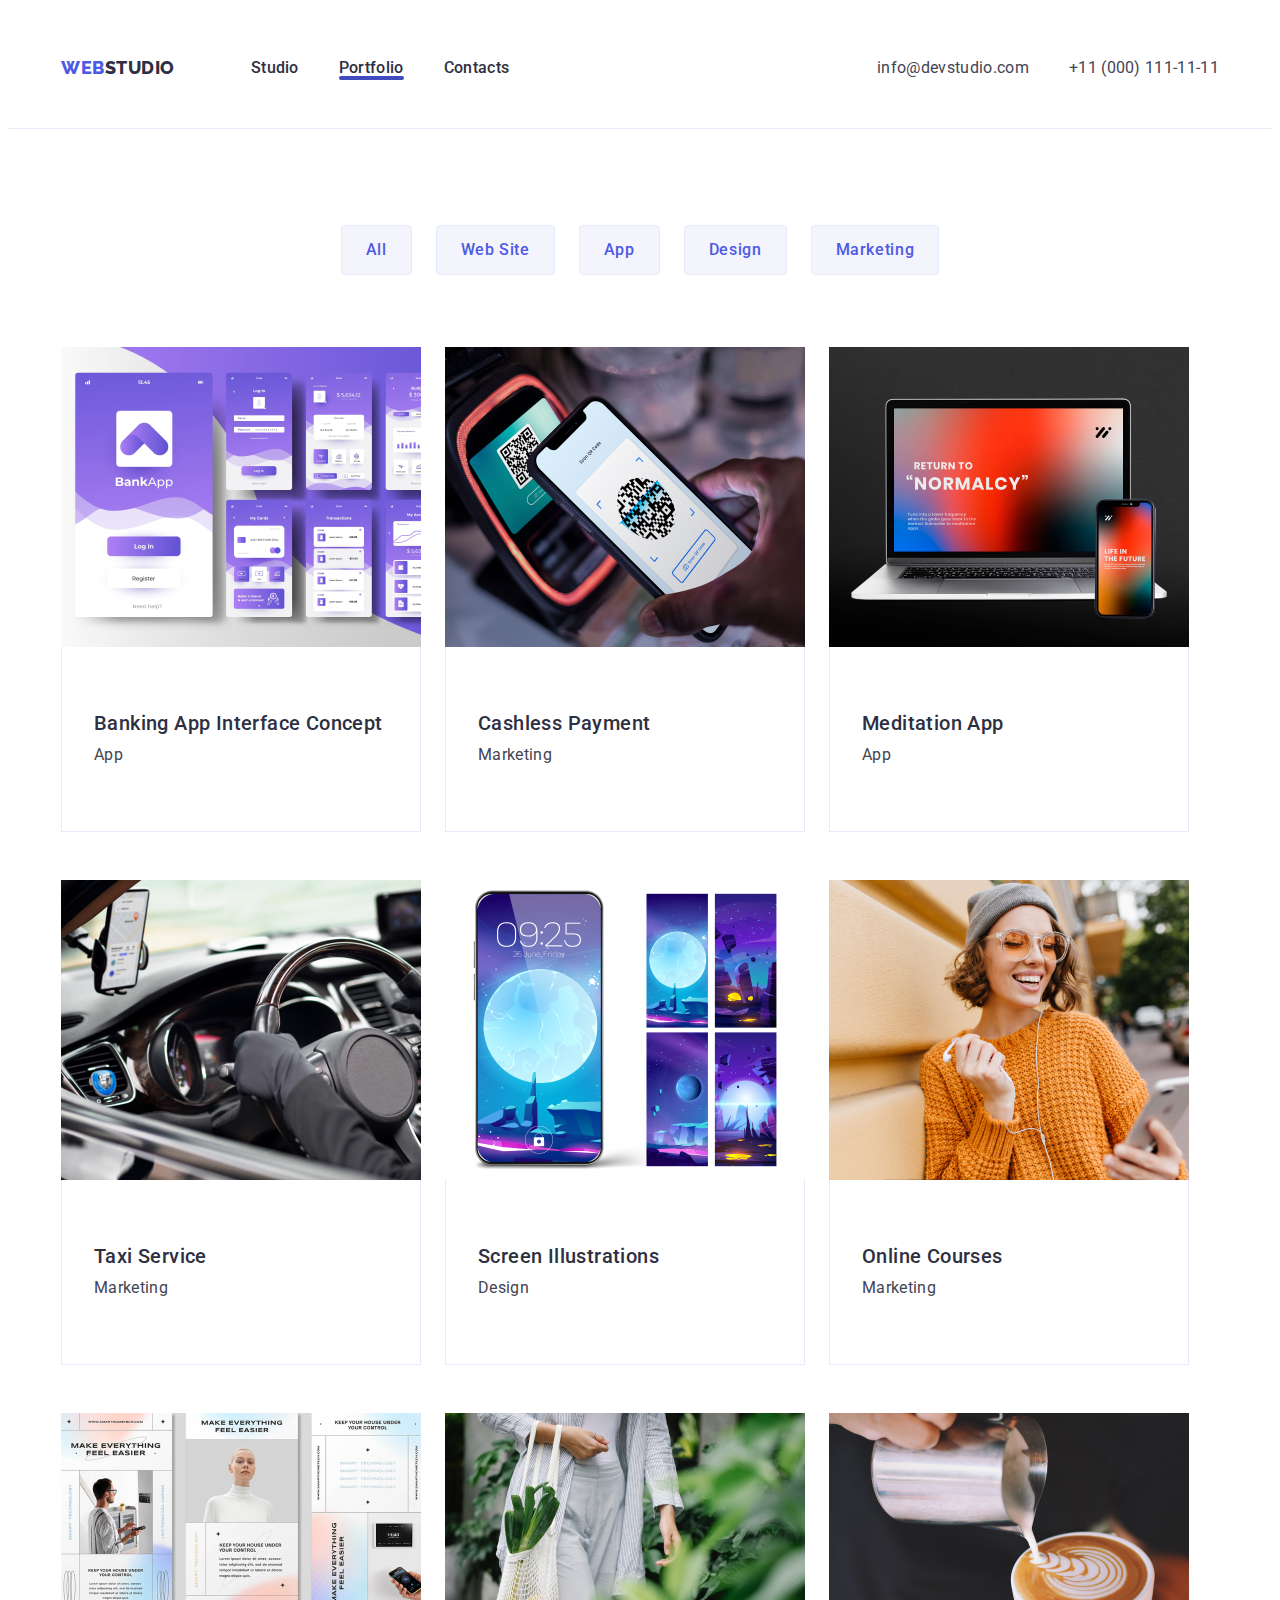
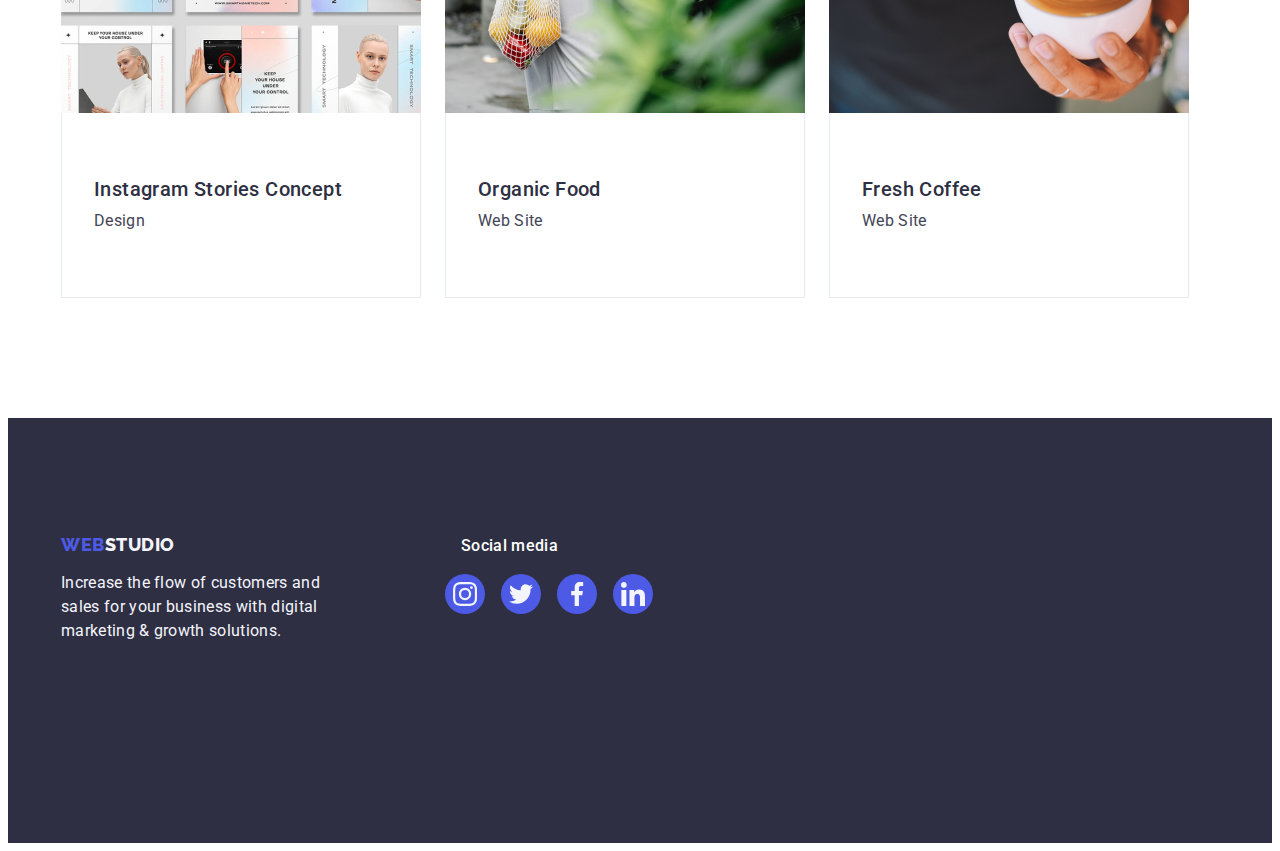
==== commit 0cbc2f4d: "hw4" ====
--- a/portfolio.html
+++ b/portfolio.html
@@ -32,7 +32,9 @@
               <a class="header-menu link" href="./index.html">Studio</a>
             </li>
             <li class="header-menu-item">
-              <a class="header-menu link" href="./portfolio.html">Portfolio</a>
+              <a class="header-menu current link" href="./portfolio.html"
+                >Portfolio</a
+              >
             </li>
             <li class="header-menu-item">
               <a class="header-menu link" href="">Contacts</a>
--- a/css/styles.css
+++ b/css/styles.css
@@ -72,8 +72,7 @@
 .header-navigation{
     display: flex;
     align-items: center;
-    
-   
+ 
 }
 
 .header-logo {
@@ -115,14 +114,27 @@
     padding-bottom: 24px;
     gap:40px;
     transition: color 250ms cubic-bezier(0.4, 0, 0.2, 1);
-    
-    
-    
+  
 }
 
 .header-menu:hover,
 .header-menu:focus{
     color: #404BBF;
+}
+
+.current{
+    position: relative;
+}
+
+.current::after{
+    position: absolute;
+    left: 0;
+    top: 44px;
+    content: "";
+    width: 100%;
+    height: 4px;
+    border-radius: 2px;
+    background-color: #404BBF;
 }
 
 .address{
@@ -661,10 +673,13 @@
     position: absolute;
     top: 24px;
     right:24px;
-    width: 8px;
-    height: 8px;
-    background-color: transparent;
-    border: none;
+    display: flex;
+    align-items: center;
+    justify-content: center;
+    width: 24px;
+    height: 24px;
+    background-color:  #E7E9FC;
+    border: 1px solid rgba(0, 0, 0, 0.1);;
     border-radius: 50%;
     cursor: pointer;
   
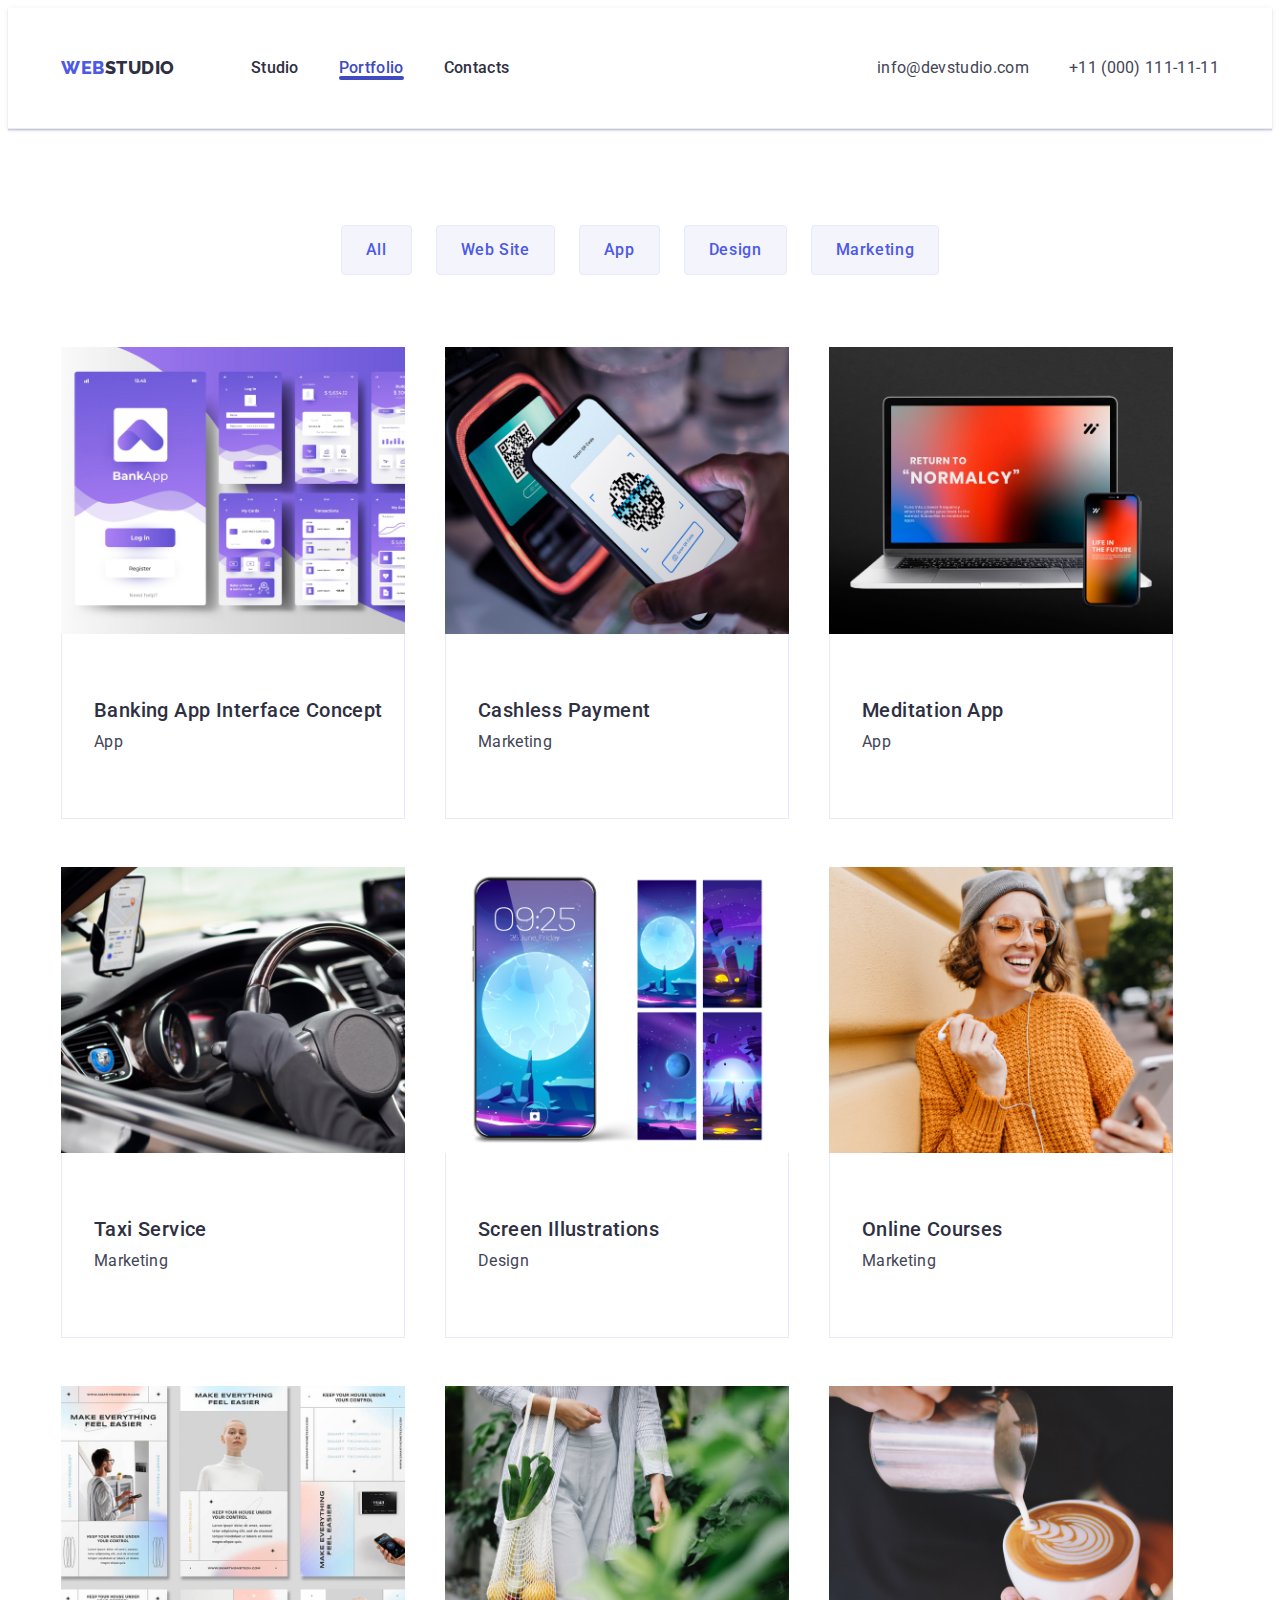
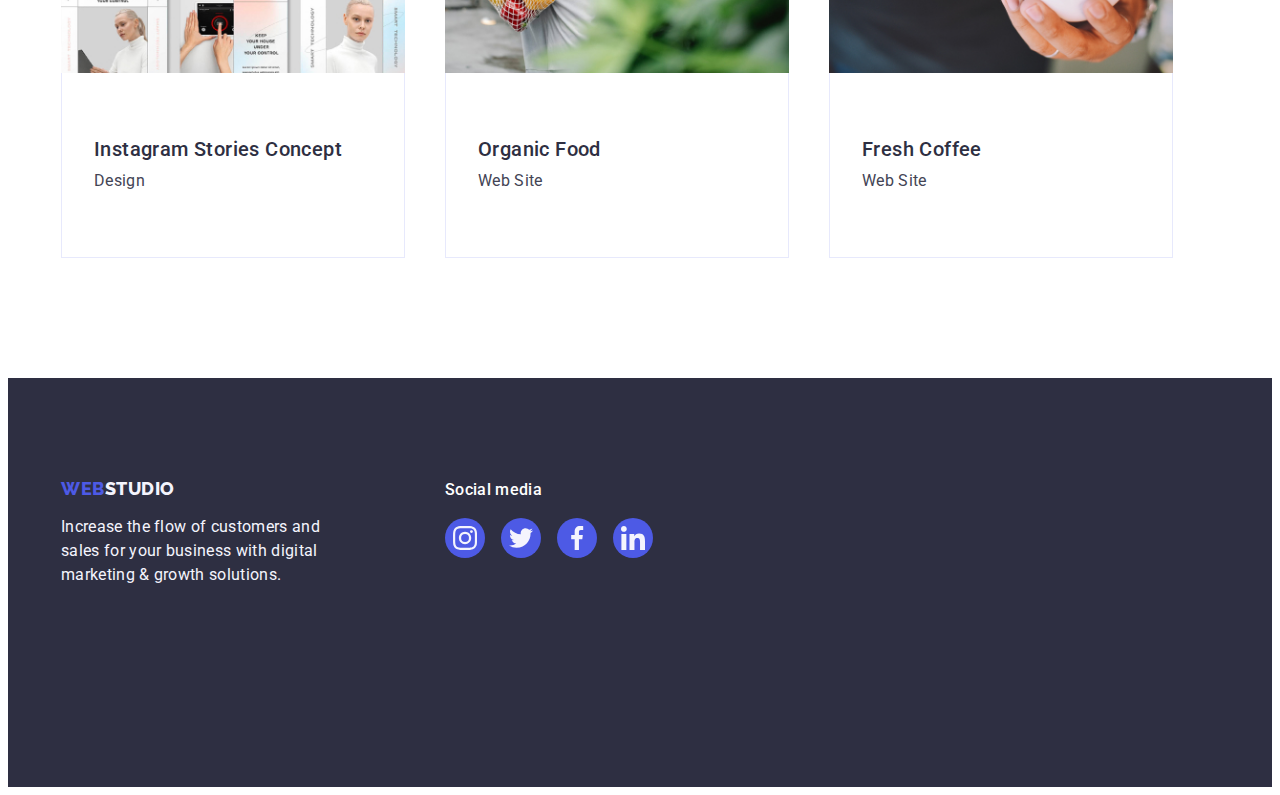
==== commit 4df6efd3: "hw4" ====
--- a/portfolio.html
+++ b/portfolio.html
@@ -81,13 +81,12 @@
                     width="360"
                     height="300"
                   />
-                  <div class="products-cover-bloc">
-                    <p class="products-cover-text">
-                      14 Stylish and User-Friendly App Design Concepts · Task
-                      Manager App · Calorie Tracker App · Exotic Fruit Ecommerce
-                      App · Cloud Storage App
-                    </p>
-                  </div>
+
+                  <p class="products-cover-text">
+                    14 Stylish and User-Friendly App Design Concepts · Task
+                    Manager App · Calorie Tracker App · Exotic Fruit Ecommerce
+                    App · Cloud Storage App
+                  </p>
                 </div>
                 <div class="cards-content">
                   <h2 class="cards-title">Banking App Interface Concept</h2>
@@ -307,7 +306,7 @@
                 rel="no-referrer noopener"
               >
                 <svg class="footer-soc-icon" width="24" height="24">
-                  <use href="./images/icons-svg.svg#icon-instagram-2"></use>
+                  <use href="./images/icons.svg#icon-instagram-2"></use>
                 </svg>
               </a>
             </li>
@@ -319,7 +318,7 @@
                 rel="no-referrer noopener"
               >
                 <svg class="footer-soc-icon" width="24" height="24">
-                  <use href="./images/icons-svg.svg#icon-twitter-1"></use>
+                  <use href="./images/icons.svg#icon-twitter-1"></use>
                 </svg>
               </a>
             </li>
@@ -331,7 +330,7 @@
                 rel="no-referrer noopener"
               >
                 <svg class="footer-soc-icon" width="24" height="24">
-                  <use href="./images/icons-svg.svg#icon-facebook-1"></use>
+                  <use href="./images/icons.svg#icon-facebook-1"></use>
                 </svg>
               </a>
             </li>
@@ -343,7 +342,7 @@
                 rel="no-referrer noopener"
               >
                 <svg class="footer-soc-icon" width="24" height="24">
-                  <use href="./images/icons-svg.svg#icon-linkedin-1"></use>
+                  <use href="./images/icons.svg#icon-linkedin-1"></use>
                 </svg>
               </a>
             </li>
--- a/css/styles.css
+++ b/css/styles.css
@@ -62,7 +62,9 @@
 /*------HEADER-------*/
 
 .header{
-    
+    box-shadow:0px 2px 1px rgba(46, 47, 66, 0.08),
+        0px 1px 1px rgba(46, 47, 66, 0.16),
+        0px 1px 6px rgba(46, 47, 66, 0.08);
     border-bottom: 1px solid #e7e9fc;
     
 }
@@ -114,6 +116,7 @@
     padding-bottom: 24px;
     gap:40px;
     transition: color 250ms cubic-bezier(0.4, 0, 0.2, 1);
+    
   
 }
 
@@ -130,11 +133,16 @@
     position: absolute;
     left: 0;
     top: 44px;
+    bottom: -1px;
     content: "";
     width: 100%;
     height: 4px;
     border-radius: 2px;
     background-color: #404BBF;
+}
+
+.header-menu.current{
+   color: #404BBF;
 }
 
 .address{
@@ -153,12 +161,15 @@
  
 }
 
+
+
 .address-link{
   
     font-size: 16px;
     line-height: 1.5;
     letter-spacing: 0.02em;
     color: #434455;
+    transition: color 250ms cubic-bezier(0.4, 0, 0.2, 1);
 }
     
 
@@ -173,15 +184,14 @@
 .hero{
    
     padding:188px 0px;
-    background-image: linear-gradient(to bottom, rgba(46, 47, 66, 0.7)100%,
-    rgba(46, 47, 66, 0.7)100%),
-    url(../images/people-office\ 1.jpg);
+    background-image:linear-gradient(rgba(46, 47, 66, 0.7), rgba(46, 47, 66, 0.7)),
+    url(../images/people-office1.jpg);
     background-repeat: no-repeat;
     background-position: center;
     background-size: cover;
     background-color: #2E2F42;
-
-    
+    max-width: 1440px
+ 
 }
 
 .hero-container{
@@ -217,11 +227,12 @@
     min-width: 169px;
     height: 56px;
     border-radius: 4px;
-    border: none;
+    
     box-shadow: 0px 4px 4px rgba(0, 0, 0, 0.15);
     padding: 16px 32px;
     margin: auto;
-    transition: color 250ms cubic-bezier(0.4, 0, 0.2, 1);
+    transition:  background-color 250ms cubic-bezier(0.4, 0, 0.2, 1),
+            border 250ms cubic-bezier(0.4, 0, 0.2, 1);
 }
 
 .hero-button:hover,
@@ -263,6 +274,16 @@
     letter-spacing: 0.02em;
     color: #434455;
 }
+.features-menu-icons{
+    display: flex;
+    align-items: center;
+    justify-content: center;
+    height: 112px;
+    background-color: #f4f4fd;
+    border-radius: 4px;
+    margin-bottom: 8px;
+}
+
 
 .features-icon{
     background: #F4F4FD;
@@ -362,24 +383,29 @@
 }
 
 .name-position{
-    padding: 32px 16px;
+    padding: 32px 0;
 }
 
 
 .member-icon-list{
     display: flex;
-    flex-direction: row;
-    width: 232px;
+    justify-content: center;
+    gap:24px;
+  
+}
+
+  .member-icon-item {
+    width: 40px;
     height: 40px;
-    gap:24px;
-    margin-top:8px;
-    
-}
+
+  }
 .member-icon-link{
     display: flex;
-   width: 40px;
-    height: 40px;
-    background-color: #4D5AE5;
+    align-items: center;
+    justify-content: center;
+  width: 100%;
+  height: 100%;
+    background-color:var(--logo-color);
     border-radius: 50%;
     gap:24px;
     padding:12px;
@@ -391,7 +417,15 @@
 .member-icon-link:focus{
     background-color: #404BBF;
 }
-   
+   .member-icon{
+    fill: #f4f4fd;
+   }
+
+
+   .customers{
+    padding-top: 120px;
+    padding-bottom: 120px;
+   }
 .customers-title{
     font-weight: 700;
     font-size: 36px;
@@ -401,13 +435,11 @@
     text-transform: capitalize;
     color: var(--title-color);
     text-align: center;
-    margin-top:120px;
     margin-bottom: 72px;
     
 }
 .customers-list{
     display: flex;
-    width: calc(100% - (24px*5)/6);
     gap: 24px;
     padding-bottom: 120px;
     
@@ -416,9 +448,10 @@
 .customers-item{
     border: 1px solid #8E8F99;
     border-radius: 4px;
-    width: calc(100% - (24px * 5) / 6);
+    width: calc((100% - 120px )/ 6);
     height: 88px;
     padding: 16px 32px;
+    
  
 }
 
@@ -429,7 +462,15 @@
 
 .customers-link{
     color: #8E8F99;
-    
+    width: 100%;
+    height: 100%;
+    border-radius: 4px;
+    border: 1px solid #8e8f99;
+    display: flex;
+    align-items: center;
+    justify-content: center;
+    transition: border-color 250ms cubic-bezier(0.4, 0, 0.2, 1), color 250ms cubic-bezier(0.4, 0, 0.2, 1);
+        ;
 }
 
 .customers-link:hover,
@@ -491,7 +532,7 @@
     line-height: 1.5;
     letter-spacing: 0.02em;
     color: #FFFFFF;
-    padding: 16px;
+    margin-bottom: 16px;
   
 }
 
@@ -515,9 +556,12 @@
 
 .footer-social-link:hover,
 .footer-social-link:focus{
-background-color:#31ddaa;
-}
-
+background-color: #31d0aa;
+}
+
+ .footer-soc-icon{
+    fill: #f4f4fd;
+ }
 
 
 /*---------------PORTFOLIO---------------*/
@@ -549,6 +593,10 @@
     border-radius: 4px;
     border: 1px solid #E7E9FC;
     padding: 12px 24px;
+    transition: color 250ms cubic-bezier(0.4, 0, 0.2, 1),
+        background-color 250ms cubic-bezier(0.4, 0, 0.2, 1),
+        border-color 250ms cubic-bezier(0.4, 0, 0.2, 1),
+        box-shadow 250ms cubic-bezier(0.4, 0, 0.2, 1);
 }
 
 .button-item:hover,
@@ -556,6 +604,9 @@
     color: #FFFFFF;
     background-color: #404BBF;
     border: 1px solid transparent;
+    box-shadow: 0px 3px 1px rgba(0, 0, 0, 0.1),
+        0px 2px 1px rgba(0, 0, 0, 0.08),
+        0px 2px 2px rgba(0, 0, 0, 0.12);
 }
 
 .cards{
@@ -563,9 +614,9 @@
     flex-wrap: wrap;
     align-content: center;
     gap: 48px 24px;
-    
-        
-}
+       
+}
+
 .cards-content{
     padding: 32px 16px;
     border: 1px solid #e7e9fc;
@@ -598,17 +649,26 @@
 }
 
 .cards-item{
-    
+    display: block;
     text-decoration: none;
-    width: calc(100% - (24px * 2) / 3)
-    
-    
-    
-}
-
-.cards-content:hover{
+    width: calc(100% - (24px * 2) / 3);
+    transition: box-shadow 250ms cubic-bezier(0.4, 0, 0.2, 1);
+    
+}
+.cards-item:hover,
+.cards-item:focus{
+box-shadow:0px 1px 6px rgba(46, 47, 66, 0.08),
+    0px 1px 1px rgba(46, 47, 66, 0.16),
+    0px 2px 1px rgba(46, 47, 66, 0.08);
+}
+
+
+.cards-content:hover,
+.cards-content:focus{
     border: 1px solid #F4F4FD;
-    box-shadow: 0px 1px 6px rgba(46, 47, 66, 0.08), 0px 1px 1px rgba(46, 47, 66, 0.16), 0px 2px 1px rgba(46, 47, 66, 0.08);
+    box-shadow: 0px 1px 6px rgba(46, 47, 66, 0.08),
+        0px 1px 1px rgba(46, 47, 66, 0.16),
+        0px 2px 1px rgba(46, 47, 66, 0.08);
 }
 
 
@@ -618,11 +678,18 @@
     line-height: 1.5;
     letter-spacing: 0.02em;
     color: #F4F4FD;
+    background-color: #4D5AE5;
     width: 360px;
     height: 300px;
-    padding: 40px 32px 164px;
-   
-    
+    padding: 40px 32px;
+    position: absolute;
+    top: 0;
+    left: 0;
+    width: 100%;
+    height: 100%;
+    transform: translateY(100%);
+    transition: transform 250ms cubic-bezier(0.4, 0, 0.2, 1);
+      
 }
 
 .overlay{
@@ -631,19 +698,9 @@
    
 }
 
-.products-cover-bloc{
-    background-color: #4D5AE5;
-    position: absolute;
-    top: 0;
-    left: 0;
-    height: 100%;
-    transform: translateY(100%);
-    transition: transform 250ms cubic-bezier(0.4, 0, 0.2, 1);
-
-}
-
-.overlay:hover .products-cover-bloc{
-    transform: translate(0);
+.overlay:hover .products-cover-text,
+.overlay:focus .products-cover-text{
+    transform: translateY(0);
 }
 
 .backdrop{
@@ -661,12 +718,12 @@
     top: 50%;
     left: 50%;
     transform: translate(-50%, -50%) scaleY(1);
-    transition: transform 250ms cubic-bezier(0.4, 0, 0.2, 1);
+    transition: opacity 250ms cubic-bezier(0.4, 0, 0.2, 1), visibility 250ms cubic-bezier(0.4, 0, 0.2, 1);
     width: 408px;
     min-height: 584px;
     background-color: #FCFCFC;
-    box-shadow: 0px 1px 1px rgba(0, 0, 0, 0.14), 0px 1px 3px rgba(0, 0, 0, 0.12), 0px 2px 1px rgba(0, 0, 0, 0.2);
     border-radius: 4px;
+    transition: transform 250ms cubic-bezier(0.4, 0, 0.2, 1);
 }
 
 .modal-btn{
@@ -678,11 +735,26 @@
     justify-content: center;
     width: 24px;
     height: 24px;
+    padding: 0;
     background-color:  #E7E9FC;
     border: 1px solid rgba(0, 0, 0, 0.1);;
     border-radius: 50%;
     cursor: pointer;
-  
+    transition: background-color 250ms cubic-bezier(0.4, 0, 0.2, 1), border 250ms cubic-bezier(0.4, 0, 0.2, 1);
+}
+
+ .modal-btn:hover,
+ .modal-btn:focus{
+    background-color: #404bbf;
+    border: none;
+ }
+
+.close-btn{
+    transition: fill 250ms cubic-bezier(0.4, 0, 0.2, 1);
+}
+.close-btn:hover,
+.close-btn:focus{
+    fill: #ffffff;
 }
 
 .is-hidden{
